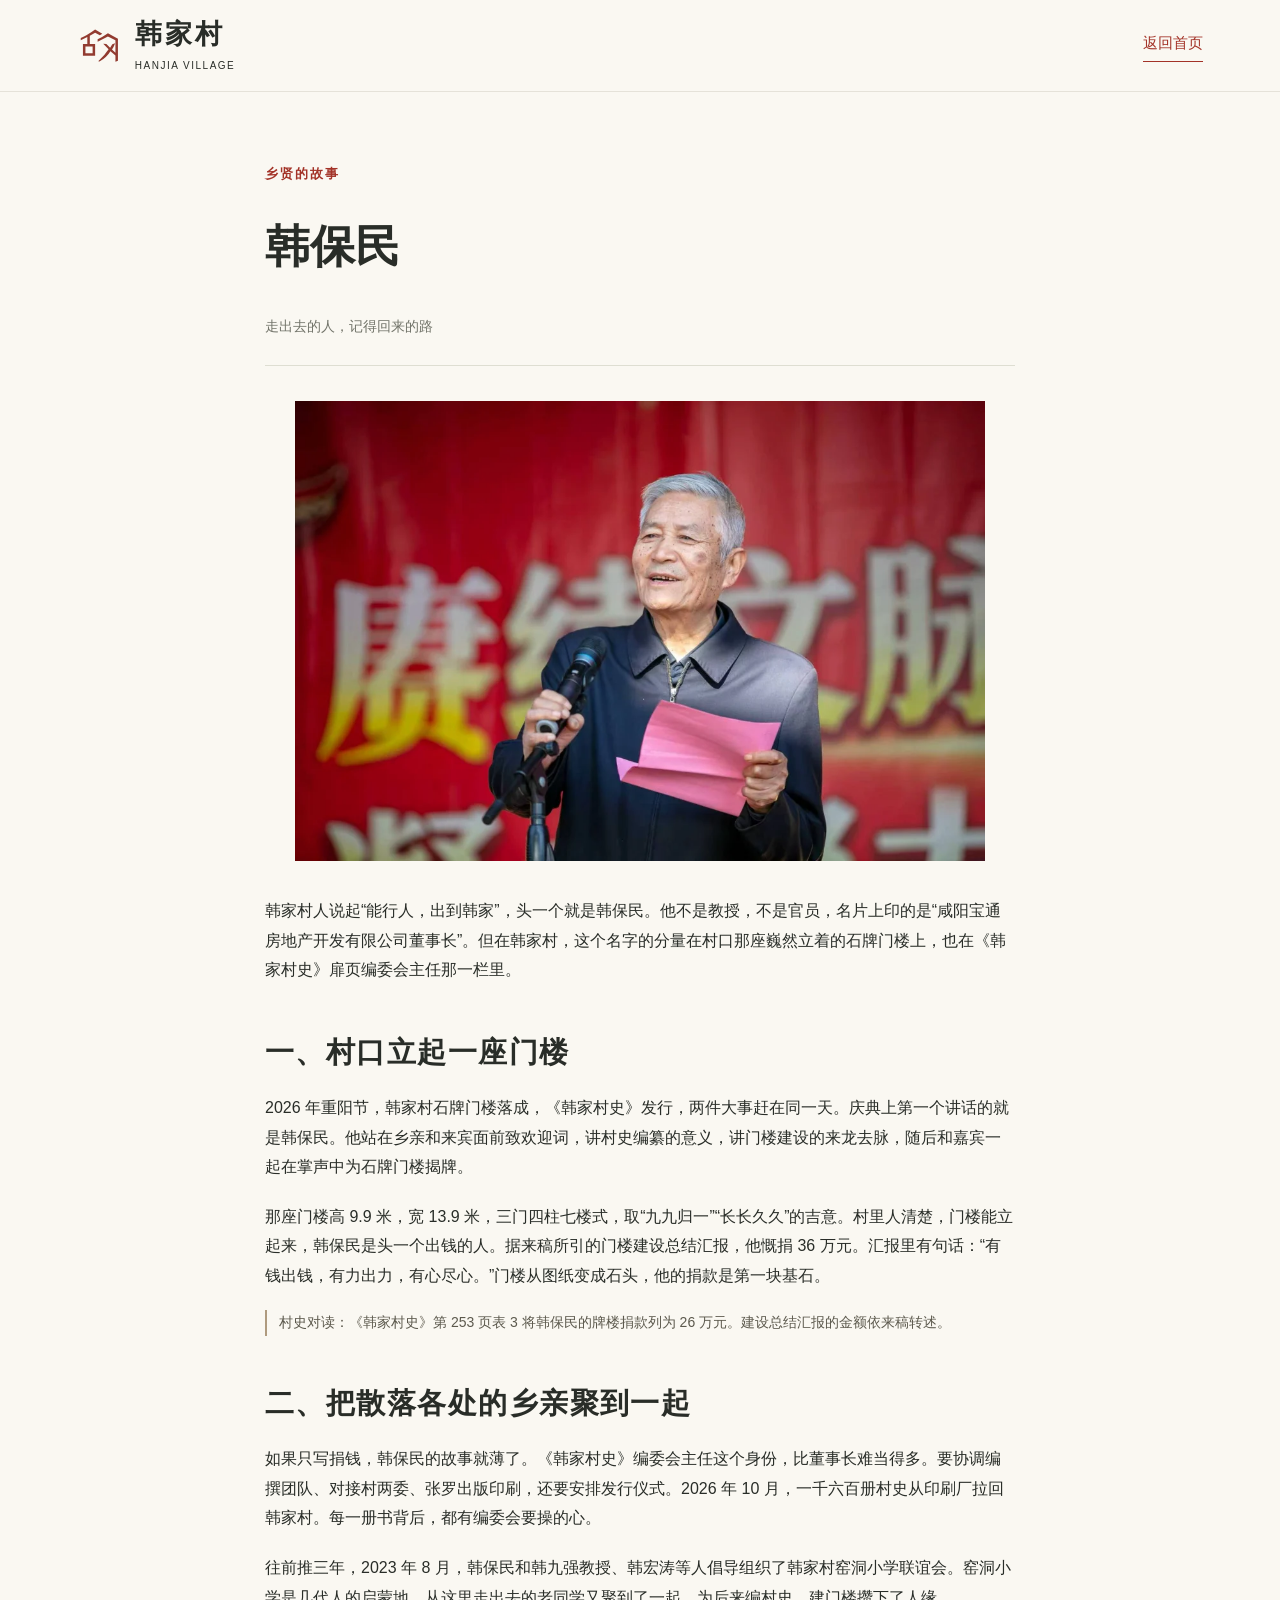
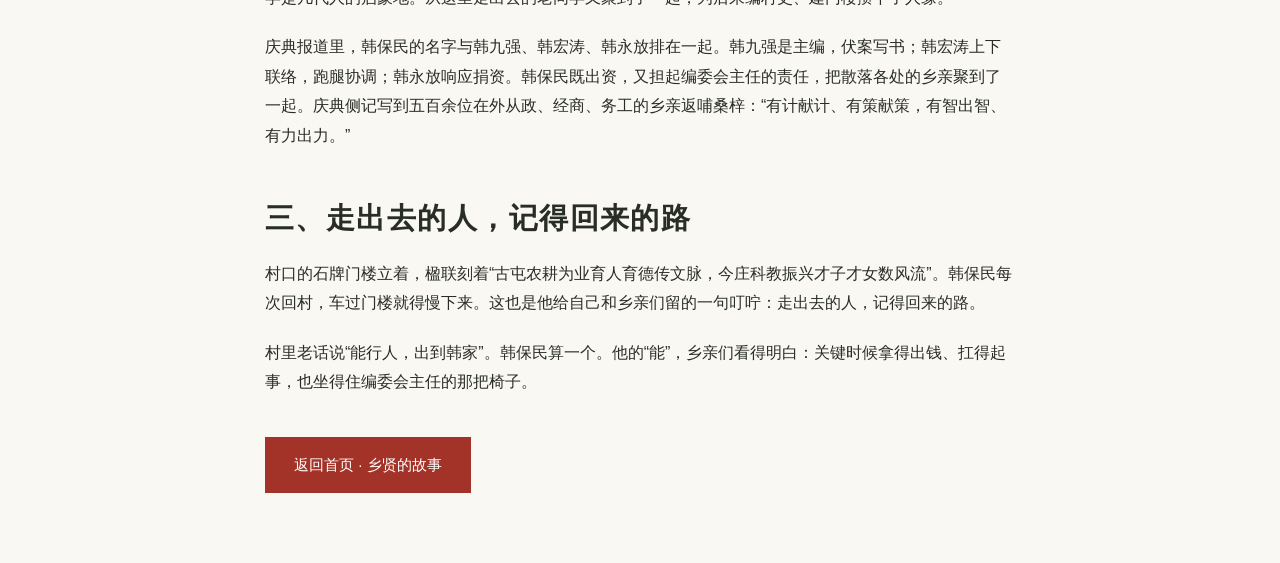
==== han-baomin.html @ 276fc130 "Publish separate village elder stories and remove logo download links" ====
<!doctype html>
<html lang="zh-CN">
<head>
  <meta charset="utf-8">
  <meta name="viewport" content="width=device-width,initial-scale=1">
  <title>韩保民 · 走出去的人，记得回来的路 · 韩家村</title>
  <link rel="icon" type="image/svg+xml" href="assets/logo.svg">
  <link rel="stylesheet" href="style.css?v=elder-pages">
</head>
<body>
  <a class="skip" href="#main">跳至正文</a>
  <header class="header">
    <a class="brand" href="index.html"><img src="assets/logo.svg" width="45" height="45" alt=""><span>韩家村<small>HANJIA VILLAGE</small></span></a>
    <a class="text-link" href="index.html#village-elders">返回首页</a>
  </header>
  <main class="article-page elder-page" id="main">
    <article>
      <p class="eyebrow">乡贤的故事</p>
      <h1>韩保民</h1>
      <p class="article-meta">走出去的人，记得回来的路</p>
      <figure><img src="assets/photos/han-baomin.webp" width="1080" height="720" alt="韩保民手持粉色讲稿，在石牌门楼落成典礼上致辞"></figure>
      <p>韩家村人说起“能行人，出到韩家”，头一个就是韩保民。他不是教授，不是官员，名片上印的是“咸阳宝通房地产开发有限公司董事长”。但在韩家村，这个名字的分量在村口那座巍然立着的石牌门楼上，也在《韩家村史》扉页编委会主任那一栏里。</p>
      <h2>一、村口立起一座门楼</h2>
      <p>2026 年重阳节，韩家村石牌门楼落成，《韩家村史》发行，两件大事赶在同一天。庆典上第一个讲话的就是韩保民。他站在乡亲和来宾面前致欢迎词，讲村史编纂的意义，讲门楼建设的来龙去脉，随后和嘉宾一起在掌声中为石牌门楼揭牌。</p>
      <p>那座门楼高 9.9 米，宽 13.9 米，三门四柱七楼式，取“九九归一”“长长久久”的吉意。村里人清楚，门楼能立起来，韩保民是头一个出钱的人。据来稿所引的门楼建设总结汇报，他慨捐 36 万元。汇报里有句话：“有钱出钱，有力出力，有心尽心。”门楼从图纸变成石头，他的捐款是第一块基石。</p>
      <p class="elder-note">村史对读：《韩家村史》第 253 页表 3 将韩保民的牌楼捐款列为 26 万元。建设总结汇报的金额依来稿转述。</p>
      <h2>二、把散落各处的乡亲聚到一起</h2>
      <p>如果只写捐钱，韩保民的故事就薄了。《韩家村史》编委会主任这个身份，比董事长难当得多。要协调编撰团队、对接村两委、张罗出版印刷，还要安排发行仪式。2026 年 10 月，一千六百册村史从印刷厂拉回韩家村。每一册书背后，都有编委会要操的心。</p>
      <p>往前推三年，2023 年 8 月，韩保民和韩九强教授、韩宏涛等人倡导组织了韩家村窑洞小学联谊会。窑洞小学是几代人的启蒙地。从这里走出去的老同学又聚到了一起，为后来编村史、建门楼攒下了人缘。</p>
      <p>庆典报道里，韩保民的名字与韩九强、韩宏涛、韩永放排在一起。韩九强是主编，伏案写书；韩宏涛上下联络，跑腿协调；韩永放响应捐资。韩保民既出资，又担起编委会主任的责任，把散落各处的乡亲聚到了一起。庆典侧记写到五百余位在外从政、经商、务工的乡亲返哺桑梓：“有计献计、有策献策，有智出智、有力出力。”</p>
      <h2>三、走出去的人，记得回来的路</h2>
      <p>村口的石牌门楼立着，楹联刻着“古屯农耕为业育人育德传文脉，今庄科教振兴才子才女数风流”。韩保民每次回村，车过门楼就得慢下来。这也是他给自己和乡亲们留的一句叮咛：走出去的人，记得回来的路。</p>
      <p>村里老话说“能行人，出到韩家”。韩保民算一个。他的“能”，乡亲们看得明白：关键时候拿得出钱、扛得起事，也坐得住编委会主任的那把椅子。</p>
    </article>
    <a class="button red-button" href="index.html#village-elders">返回首页 · 乡贤的故事</a>
  </main>
</body>
</html>
---- style.css ----
:root{--red:#a33328;--ink:#292d28;--muted:#72746a;--paper:#faf8f2;--line:#deded2;--serif:'Songti SC','STSong','SimSun',serif;--sans:'PingFang SC','Microsoft YaHei',sans-serif}*{box-sizing:border-box}html{scroll-behavior:smooth;scroll-padding-top:90px}body{margin:0;background:var(--paper);color:var(--ink);font:16px/1.85 var(--sans)}a{color:inherit;text-decoration:none}button{font:inherit;cursor:pointer}button,a{-webkit-tap-highlight-color:transparent}button:focus-visible,a:focus-visible{outline:3px solid #c59853;outline-offset:5px}img{display:block;max-width:100%}h1,h2,h3,p{margin:0}h1,h2,h3{font-family:var(--serif);font-weight:600}h2{font-size:clamp(32px,3.3vw,48px);line-height:1.55;letter-spacing:.05em}h3{font-size:23px;line-height:1.5}.red{color:var(--red)}.section{padding:100px max(6vw,24px)}.eyebrow{font-size:13px;letter-spacing:.16em;color:var(--red);margin-bottom:24px;font-weight:600}.light{color:#f6e9cc}.lead{font-family:var(--serif);font-size:25px;line-height:1.8}.source-note{font-size:13px!important;line-height:1.8;color:var(--muted)}.button{display:inline-flex;align-items:center;justify-content:center;padding:13px 28px;font-size:15px;border:1px solid transparent;transition:background .2s,color .2s}.cream{background:#f5efdf;color:#393d32}.cream:hover{background:#fff}.red-button{background:var(--red);color:white}.red-button:hover{background:#84271f}.outline{border-color:var(--ink);background:transparent}.outline:hover{background:var(--ink);color:white}.text-link{display:inline-block;border-bottom:1px solid var(--red);padding-bottom:5px;color:var(--red);font-size:15px}.skip{position:fixed;top:-100px;z-index:20;background:white;padding:12px}.skip:focus{top:0}.header{height:92px;padding:0 6vw;display:flex;align-items:center;justify-content:space-between;background:var(--paper);position:sticky;top:0;z-index:10;border-bottom:1px solid #e5e2d9}.brand{display:flex;align-items:center;gap:13px}.brand>span{font:600 27px/1.2 var(--serif);letter-spacing:.12em}.brand small{display:block;font:10px/1.5 var(--sans);letter-spacing:.15em;margin-top:7px}.header nav{display:flex;align-items:center;gap:34px;font-size:14px}.header nav a{position:relative}.header nav a:hover,.header nav a.current{color:var(--red)}.nav-book{border:1px solid #b6b1a1;padding:8px 18px}.menu-toggle{display:none}.hero{position:relative;min-height:680px;height:calc(100svh - 92px);max-height:880px;isolation:isolate;background:#283b4d;color:white;overflow:hidden}.hero-image{position:absolute;width:100%;height:100%;object-fit:cover;object-position:center 55%;z-index:-3}.hero-shade{position:absolute;inset:0;background:linear-gradient(90deg,rgba(14,28,32,.78),rgba(16,31,34,.30) 48%,rgba(12,29,37,.04)),linear-gradient(0deg,rgba(20,26,24,.55),transparent 40%);z-index:-2}.hero-content{padding:80px 8vw 130px;position:relative}.hero h1{font-size:clamp(58px,6.6vw,94px);line-height:1.26;font-weight:500;letter-spacing:.14em;text-shadow:0 2px 25px #0002}.hero h1 span{color:#efd5a9}.hero-description{font-size:17px;letter-spacing:.12em;margin:23px 0 30px;line-height:2}.hero-bottom{position:absolute;bottom:0;left:6vw;right:6vw;border-top:1px solid #ffffff4d;display:flex;justify-content:space-between;align-items:center;padding:23px 0;font-size:13px;letter-spacing:.08em}.hero-bottom>span:nth-child(2){font-size:11px;letter-spacing:.17em}.vertical-note{position:absolute;right:4vw;top:28%;writing-mode:vertical-rl;letter-spacing:.5em;font-family:var(--serif);font-size:15px}.intro{display:grid;grid-template-columns:1fr 1fr;gap:50px 100px}.intro-heading{position:relative}.intro-copy{padding:10px 0}.intro-copy>p{margin-bottom:20px}.intro-copy>p:not(.lead){color:#65695f}.intro-stats{grid-column:1/-1;display:grid;grid-template-columns:repeat(3,1fr);border-top:1px solid var(--line);padding-top:35px}.intro-stats>div{padding-left:35px;border-left:1px solid var(--line)}.intro-stats>div:first-child{padding-left:0;border:0}.intro-stats strong{font:44px/1.2 var(--serif);color:var(--red);display:block;margin-bottom:12px}.intro-stats strong small{font-size:16px;margin-left:8px}.intro-stats span{color:var(--muted);font-size:14px}.landscape{height:440px;position:relative;overflow:hidden;background:#444}.landscape>img{width:100%;height:100%;object-fit:cover}.landscape:after{content:'';position:absolute;inset:0;background:#15251d5c}.landscape>div{position:absolute;inset:0;display:flex;justify-content:center;align-items:center;flex-direction:column;z-index:1;color:white;text-align:center}.landscape h2{font-size:36px;font-weight:500}.landscape>div>p:last-child{margin-top:26px;font-size:12px;color:#eee8d7}.section-heading{display:flex;align-items:flex-end;justify-content:space-between;gap:40px;margin-bottom:48px}.section-heading>p{font-size:15px;color:var(--muted);line-height:2}.timeline{display:grid;grid-template-columns:repeat(4,1fr);margin:20px 0 30px}.timeline article{padding:28px 26px 0 0;border-top:1px solid #c7c6b7;position:relative}.timeline article:before{content:'';width:7px;height:7px;border:3px solid var(--paper);background:var(--red);position:absolute;top:-7px;left:0;border-radius:50%;box-sizing:content-box}.time{font:25px var(--serif);color:var(--red)}.timeline h3{font-size:21px;margin:18px 0 13px}.timeline p{font-size:15px;color:#65695f}.timeline small{font-size:12px;color:var(--muted);display:block;margin-top:18px}.culture{background:#eeeee5;display:grid;grid-template-columns:1.1fr 1fr;gap:8vw;align-items:center}.school-image{position:relative;padding:18px 18px 0 0}.school-image:before{content:'';position:absolute;top:0;right:0;left:26px;bottom:60px;border:1px solid #b8b8a7}.school-image img{position:relative;width:100%;max-height:620px;object-fit:cover}.school-image>span{display:block;text-align:right;font-size:12px;margin-top:12px;color:var(--muted)}.school-copy .lead{margin:25px 0 20px;color:#65624f}.school-copy>p:not(.eyebrow):not(.lead){margin-bottom:20px;color:#696d63}.school-copy>.text-link{margin-top:10px}.custom-grid{display:grid;grid-template-columns:repeat(3,1fr);gap:55px}.custom-symbol{display:block;color:var(--red);font:40px/1.5 var(--serif);margin-bottom:22px}.custom-grid article{border-top:1px solid var(--line);padding-top:20px}.custom-grid h3{margin-bottom:15px}.custom-grid p{font-size:15px;color:#696d63}.customs>.source-note{margin-top:26px}.gallery{padding-top:90px;background:#f0eee7}.filters{display:flex;gap:12px;border-bottom:1px solid #d6d4c9;margin-bottom:32px;padding-bottom:20px;flex-wrap:wrap}.filters button{border:0;background:transparent;font-size:14px;padding:8px 21px;color:#696d63}.filters button.active{background:var(--red);color:white}.photo-grid{display:grid;grid-template-columns:repeat(3,1fr);gap:25px}.photo-card{border:0;background:transparent;padding:0;color:inherit;text-align:left;width:100%}.photo-card .photo-wrap{overflow:hidden;background:#ddd;display:block;position:relative}.photo-card img{width:100%;aspect-ratio:1.5;object-fit:cover;transition:transform .45s}.photo-card:hover img{transform:scale(1.035)}.photo-card .zoom-hint{position:absolute;right:14px;bottom:14px;background:#faf8f2eb;border-radius:50%;width:31px;height:31px;text-align:center;line-height:31px;font-size:20px}.photo-title{display:block;font:19px/1.4 var(--serif);margin:13px 0 6px}.photo-category{font-size:12px;color:var(--muted)}.gallery-note{text-align:center;color:var(--muted);font-size:12px;margin-top:30px}.more-photos{display:flex;margin:25px auto 0}
.reading {
  display: grid;
  grid-template-columns: 1fr 1fr;
  align-items: center;
  gap: 8vw;
  color: #392c26;
  background-color: #f6ead6;
  background-image:
    repeating-linear-gradient(7deg, transparent 0 4px, #a47b4d06 4px 5px),
    radial-gradient(ellipse at 74% 40%, #fff9ef 4%, transparent 68%),
    linear-gradient(115deg, #ead3ae, #f6ead6 53%, #f3e2ca);
  border-block: 1px solid #d9c4a5;
}
.reading .eyebrow { color: #914339; }
.reading h2 { font-size: 39px; }
.reading > div > p:not(.eyebrow) { color: #58483c; margin: 25px 0; }
.reading .reading-credit { font-size: 13px; }
.reading .red-button { background: #983d31; color: #fffaf2; }
.reading .red-button:hover { background: #7d3026; }
.book-art { display: flex; justify-content: center; align-items: center; position: relative; isolation: isolate; }
.book-art::before {
  content: "";
  position: absolute;
  z-index: -1;
  width: min(92%, 410px);
  aspect-ratio: 1;
  border-radius: 50%;
  border: 1px solid #ad804333;
  outline: 1px solid #b5834730;
  outline-offset: 6px;
  background: linear-gradient(135deg, #fff6e4b8, #d9b78663);
}
.book-photo { width: min(100%, 320px); height: auto; object-fit: contain; filter: drop-shadow(7px 14px 10px #5941272c); }
.visit{display:grid;grid-template-columns:1fr 1fr;gap:80px}.visit p{color:var(--muted);margin-top:18px}.visit>div:last-child{border-left:1px solid var(--line);padding-left:50px}.visit small{display:block;color:var(--muted);font-size:12px;margin-top:16px}.visit .text-link{margin-top:20px}footer{background:#eae9e1;padding:46px 6vw;display:flex;justify-content:space-between;align-items:center;gap:35px}footer p{font-size:13px;color:#76796e}footer>div{display:flex;flex-direction:column;gap:5px;font-size:13px}footer>div>small{color:var(--muted);font-size:11px;margin-top:10px}dialog{padding:55px 25px 20px;border:none;background:#f7f5ed;max-width:min(95vw,1100px);max-height:94svh;color:var(--ink)}dialog::backdrop{background:#0c1714e8}dialog>img{max-height:68svh;max-width:100%;margin:auto;object-fit:contain}dialog>p{font-family:var(--serif);text-align:center;margin-top:15px}.close-dialog{position:absolute;right:12px;top:5px;border:0;background:none;font-size:32px;width:42px;height:42px}.lightbox-controls{display:flex;justify-content:center;align-items:center;gap:25px;margin-top:10px}.lightbox-controls button{border:1px solid #c8c6ba;background:none;padding:4px 18px;font-size:14px}.lightbox-controls>span{font-size:13px}.article-page{max-width:950px;margin:auto;padding:70px 25px}.article-page h1{font-size:45px;margin-bottom:25px}.article-page h2{font-size:29px;margin-top:45px;margin-bottom:18px}.article-page p{margin-bottom:20px}.article-page .article-meta{border-bottom:1px solid var(--line);padding-bottom:25px;color:var(--muted);font-size:14px}.article-page details{padding:20px 0;border-bottom:1px solid var(--line)}.article-page summary{font:23px var(--serif);cursor:pointer;color:var(--red)}.article-page details p{margin-top:18px}.article-page table{border-collapse:collapse;width:100%;font-size:14px}.article-page th,.article-page td{padding:12px;border:1px solid var(--line);text-align:left}.article-page figure{margin:35px 0}.article-page figure img{max-height:460px;margin:auto}.article-page figcaption{font-size:13px;color:var(--muted);text-align:center;margin-top:10px}[hidden]{display:none!important}
@media(min-width:1600px){.section{padding-left:calc((100vw - 1400px)/2);padding-right:calc((100vw - 1400px)/2)}}
@media(max-width:1000px){.header nav{gap:18px}.section{padding-top:75px;padding-bottom:75px}.intro{gap:40px}.timeline{grid-template-columns:repeat(2,1fr);gap:35px}.culture{gap:40px}.reading h2{font-size:32px}.custom-grid{gap:30px}.photo-grid{gap:20px}.hero{min-height:650px}.hero-content{padding-top:90px}}
@media(max-width:700px){html{scroll-padding-top:74px}.header{height:74px;padding:0 22px}.brand>span{font-size:24px}.brand img{width:38px;height:38px}.brand small{font-size:9px}.menu-toggle{display:flex;align-items:center;gap:10px;border:0;background:none;font-size:14px;padding:10px}.menu-toggle span{font-size:21px}.header nav{display:none;position:absolute;left:0;right:0;top:74px;background:var(--paper);padding:20px 25px;box-shadow:0 12px 18px #0001;flex-direction:column;align-items:stretch;gap:0}.header nav.open{display:flex}.header nav a{padding:13px}.nav-book{margin-top:12px;text-align:center}.hero{height:calc(100svh - 74px);min-height:640px;max-height:820px}.hero-image{object-position:60% center}.hero-shade{background:linear-gradient(90deg,#142b36ba,#172b3445),linear-gradient(0deg,#13262190,transparent 45%)}.hero-content{padding:80px 30px 110px}.hero h1{font-size:clamp(42px,14vw,60px)}.hero-description{font-size:15px}.hero .eyebrow{font-size:12px}.hero-bottom{left:25px;right:25px;font-size:11px;gap:20px}.hero-bottom>span:nth-child(2){display:none}.vertical-note{right:18px;font-size:12px;top:22%}.section{padding:65px 25px}.eyebrow{font-size:11px;margin-bottom:19px}.intro{grid-template-columns:1fr;gap:30px}.intro-heading h2 br{display:none}.intro-heading h2{max-width:85%}.intro-copy{padding:0}.intro-copy .lead{font-size:23px}.intro-stats{gap:10px;padding-top:25px}.intro-stats>div{padding-left:12px}.intro-stats strong{font-size:29px}.intro-stats strong small{font-size:12px;margin-left:3px}.intro-stats span{font-size:11px;line-height:1.5;display:block}.landscape{height:330px}.landscape h2{font-size:27px}.section-heading{display:block;margin-bottom:30px}.section-heading>p{margin-top:20px;font-size:14px}.timeline{gap:30px 16px}.timeline article{padding-right:0}.timeline p{font-size:14px}.timeline h3{font-size:19px}.timeline small{font-size:11px}.culture{grid-template-columns:1fr;gap:40px}.school-image{max-width:460px;margin:auto}.school-copy h2 br{display:none}.school-copy .lead{font-size:23px}.custom-grid{grid-template-columns:1fr;gap:28px}.custom-grid article{position:relative;padding-left:65px}.custom-symbol{position:absolute;left:0;top:16px;font-size:35px}.custom-grid h3{font-size:22px}.photo-grid{grid-template-columns:repeat(2,1fr);gap:24px 14px}.photo-title{font-size:16px}.photo-category{font-size:11px}.photo-card img{aspect-ratio:1.25}.filters{gap:4px}.filters button{font-size:13px;padding:7px 10px}.reading{grid-template-columns:1fr;gap:55px}.book-photo{width:min(78%,245px)}.reading h2{font-size:31px}.visit{grid-template-columns:1fr;gap:25px}.visit>div:last-child{border-left:0;border-top:1px solid var(--line);padding:20px 0 0}.visit h2{font-size:29px}footer{align-items:flex-start;flex-direction:column;padding:38px 25px;gap:25px}dialog{padding:50px 12px 18px;width:95vw}dialog>img{max-height:60svh}.article-page{padding-top:45px}.article-page h1{font-size:34px}.article-page table{font-size:12px}.article-page td,.article-page th{padding:8px}}
@media(prefers-reduced-motion:reduce){html{scroll-behavior:auto}*,*:before,*:after{animation:none!important;transition:none!important}}

.gate { background: #f3efe5; }
.gate-story { display: grid; grid-template-columns: minmax(0, 1.3fr) minmax(0, 1fr); gap: clamp(24px, 5vw, 80px); align-items: start; margin-top: 30px; }
.gate-story p + p { margin-top: 14px; }
.gate-photos { display: grid; gap: 20px; }
.gate-story figure { margin: 0; }
.gate-story figure img { width: 100%; height: auto; }
.gate-story figcaption { padding-top: 8px; color: #63655c; font-size: 13px; }
.gate-verse { margin: 24px 0; border-left: 3px solid var(--red); padding: 5px 0 5px clamp(12px, 2vw, 28px); font: 600 clamp(17px, 1.55vw, 25px)/1.8 var(--serif); }
.gate-verse small { margin-right: 12px; font: 12px var(--sans); color: var(--red); }
.gate-verse span { display: inline-block; }
.gate-verse span + span { margin-left: .5em; }
.gate-note { margin-top: 20px; font-size: 14px; }
.gate-note summary { cursor: pointer; color: var(--red); }
.gate-note p { margin-top: 8px; }
.gate-press { margin-top: 40px; border-top: 1px solid #c8c4b8; padding-top: 24px; }
.gate-press ul { margin: 16px 0; padding: 0; list-style: none; display: grid; grid-template-columns: 1fr 1fr; gap: 22px 5vw; }
.gate-press small { display: block; color: #65675c; }
.gate-press li a { font: 600 18px/1.65 var(--serif); }
.gate-press a:hover { color: var(--red); text-decoration: underline; }
@media (max-width: 800px) {
  .gate-story, .gate-press ul { grid-template-columns: 1fr; }
  .gate-story figure { max-width: 560px; }
}

.walk-entry{border-color:#fff9;color:white;background:#27362e66;margin:6px 0 0 5px}.walk-entry:hover{background:#27362ed9}

.village-mascot { width: 158px; margin: 20px 0 0; text-align: center; }
.village-mascot img { width: 100%; height: auto; }
.village-mascot figcaption { margin-top: 5px; color: #794b3c; font-size: 13px; }
@media (max-width: 700px) {
  .intro-heading { display: grid; grid-template-columns: 1fr minmax(84px, 30%); column-gap: 10px; align-items: center; }
  .intro-heading .eyebrow { grid-column: 1 / -1; }
  .intro-heading h2 { max-width: none; }
  .intro-heading h2 br { display: initial; }
  .village-mascot { width: 100%; margin: 0; }
  .village-mascot figcaption { font-size: 12px; }
}

.header .brand .mascot-face { width: 48px; height: 48px; object-fit: contain; }
@media (max-width: 900px) {
  .header .brand .mascot-face { width: 34px; height: 34px; }
}
@media (min-width: 701px) and (max-width: 860px) {
  .header { padding-inline: 20px; }
  .header .brand, .header nav { gap: 10px; }
}

.elder-list { margin-top:22px; }
.elder-list h3 { margin:0 0 6px; font:600 20px/1.6 var(--serif); }
.elder-link { display:flex; align-items:center; gap:14px; padding:12px 4px; border-bottom:1px solid var(--line); }
.elder-link img { width:52px; height:60px; object-fit:cover; object-position:50% 25%; border-radius:3px; }
.elder-link strong { display:block; font:600 20px/1.5 var(--serif); }
.elder-link small { color:#59594e; font-size:14px; }
.elder-link::after { content:"→"; margin-left:auto; color:var(--red); }
.elder-link:hover strong { color:var(--red); }
.elder-page { max-width:800px; }
.elder-page figure img { display:block; width:auto; height:auto; max-width:100%; }
.elder-page .elder-note { border-left:2px solid #af9b7f; padding-left:12px; color:#5c594d; font-size:14px; }
.elder-page .button { margin-top:20px; }

.hero-book {
  position:absolute;
  right:8vw;
  bottom:102px;
  display:flex;
  align-items:center;
  gap:14px;
  padding:12px 20px 12px 13px;
  border:1px solid #e1d2b9;
  border-radius:4px;
  background:#fcf4e5;
  color:#412e25;
  box-shadow:0 5px 18px #18202233;
  font:600 20px/1.5 var(--serif);
}
.hero-book img { width:54px; height:auto; }
.hero-book small { display:block; color:var(--red); font:13px/1.7 var(--sans); }
.hero-book:hover small { text-decoration:underline; }
.article-book { float:right; width:clamp(78px,16vw,140px); height:auto; margin:0 0 15px 20px; }
.article-page h2 { clear:both; }
@media(max-width:700px){
  .hero-book { left:30px; right:auto; bottom:85px; padding:7px 14px 7px 8px; gap:8px; font-size:16px; }
  .hero-book img { width:37px; }
}
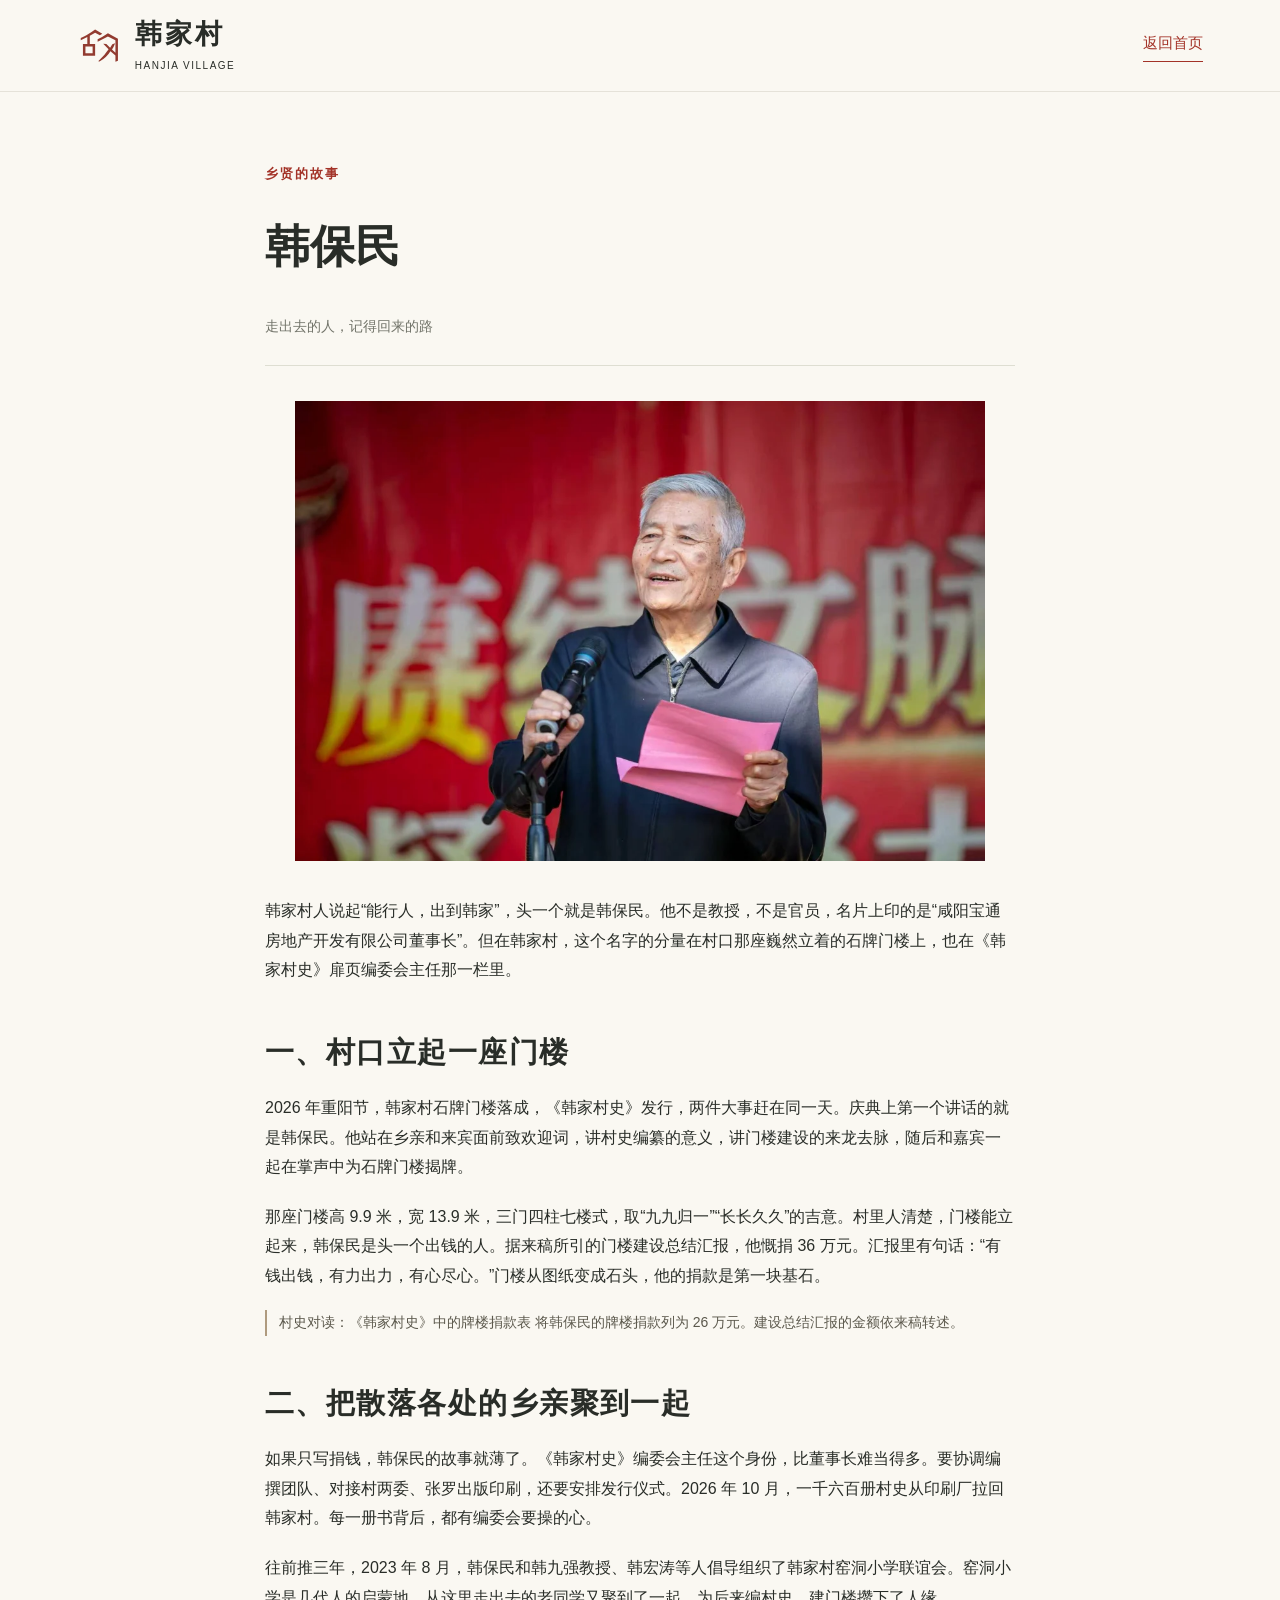
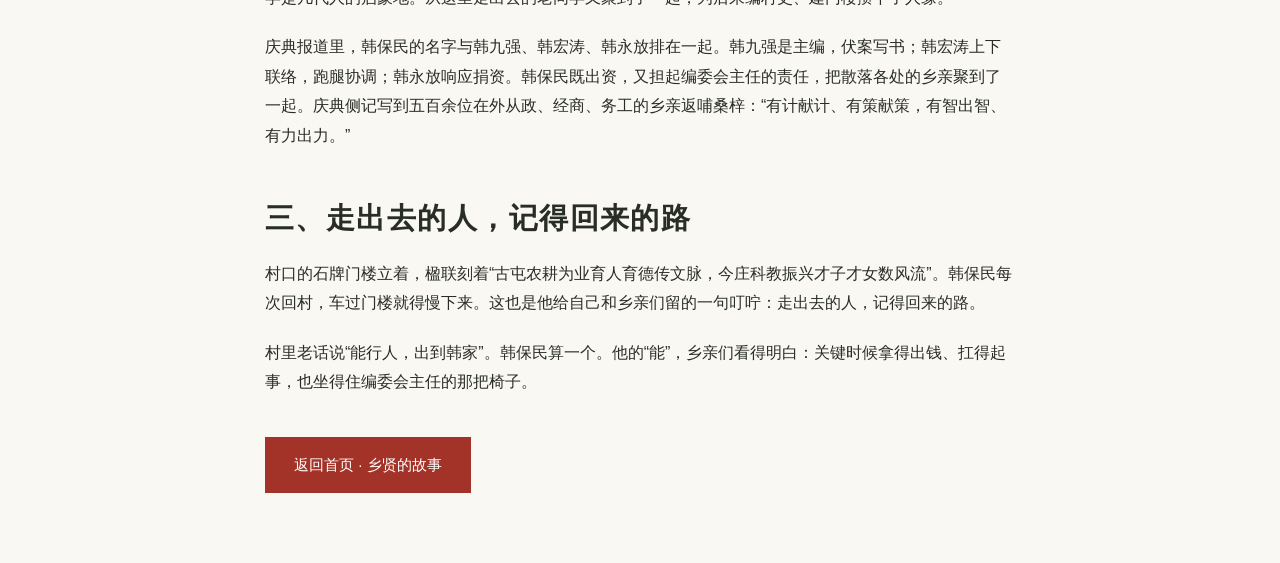
==== commit ed2bf821: "Remove page-number citations from the public village site" ====
--- a/han-baomin.html
+++ b/han-baomin.html
@@ -23,7 +23,7 @@
       <h2>一、村口立起一座门楼</h2>
       <p>2026 年重阳节，韩家村石牌门楼落成，《韩家村史》发行，两件大事赶在同一天。庆典上第一个讲话的就是韩保民。他站在乡亲和来宾面前致欢迎词，讲村史编纂的意义，讲门楼建设的来龙去脉，随后和嘉宾一起在掌声中为石牌门楼揭牌。</p>
       <p>那座门楼高 9.9 米，宽 13.9 米，三门四柱七楼式，取“九九归一”“长长久久”的吉意。村里人清楚，门楼能立起来，韩保民是头一个出钱的人。据来稿所引的门楼建设总结汇报，他慨捐 36 万元。汇报里有句话：“有钱出钱，有力出力，有心尽心。”门楼从图纸变成石头，他的捐款是第一块基石。</p>
-      <p class="elder-note">村史对读：《韩家村史》第 253 页表 3 将韩保民的牌楼捐款列为 26 万元。建设总结汇报的金额依来稿转述。</p>
+      <p class="elder-note">村史对读：《韩家村史》中的牌楼捐款表 将韩保民的牌楼捐款列为 26 万元。建设总结汇报的金额依来稿转述。</p>
       <h2>二、把散落各处的乡亲聚到一起</h2>
       <p>如果只写捐钱，韩保民的故事就薄了。《韩家村史》编委会主任这个身份，比董事长难当得多。要协调编撰团队、对接村两委、张罗出版印刷，还要安排发行仪式。2026 年 10 月，一千六百册村史从印刷厂拉回韩家村。每一册书背后，都有编委会要操的心。</p>
       <p>往前推三年，2023 年 8 月，韩保民和韩九强教授、韩宏涛等人倡导组织了韩家村窑洞小学联谊会。窑洞小学是几代人的启蒙地。从这里走出去的老同学又聚到了一起，为后来编村史、建门楼攒下了人缘。</p>
--- a/style.css
+++ b/style.css
@@ -85,8 +85,6 @@
   .header .brand, .header nav { gap: 10px; }
 }
 
-.elder-list { margin-top:22px; }
-.elder-list h3 { margin:0 0 6px; font:600 20px/1.6 var(--serif); }
 .elder-link { display:flex; align-items:center; gap:14px; padding:12px 4px; border-bottom:1px solid var(--line); }
 .elder-link img { width:52px; height:60px; object-fit:cover; object-position:50% 25%; border-radius:3px; }
 .elder-link strong { display:block; font:600 20px/1.5 var(--serif); }
